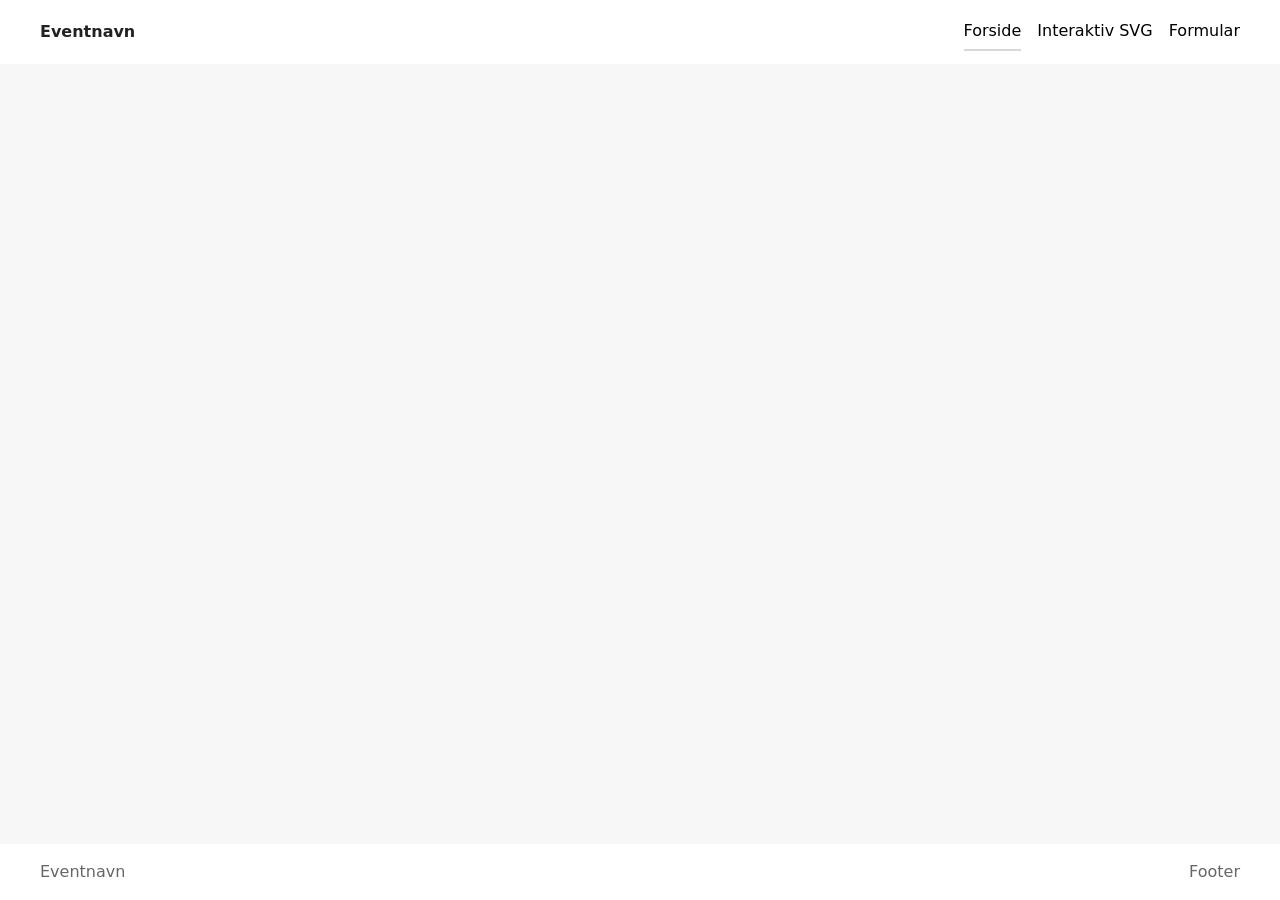
==== index.html @ d266861d "Init" ====
<!DOCTYPE html>
<html lang="da">

<head>
  <meta charset="UTF-8">
  <meta name="viewport" content="width=device-width, initial-scale=1.0">
  <title>Eventnavn</title>
  <link rel="stylesheet" href="./starter.css">
  <link rel="stylesheet" href="./style.css">
</head>

<body>
  <header class="site-header">
    <div class="header-content">
      <a class="site-logo" href="./">Eventnavn</a>
      <nav class="site-nav">
        <button>Menu</button>
        <ul class="menu" id="menu" popover>
          <li><a href="./" aria-current="page">Forside</a></li>
          <li><a href="./svg.html">Interaktiv SVG</a></li>
          <li><a href="./form.html">Formular</a></li>
        </ul>
      </nav>
    </div>
  </header>

  <main></main>

  <footer class="site-footer">
    <div class="footer-content">
      <p>Eventnavn</p>
      <p>Footer</p>
    </div>
  </footer>
  <script src="./script.js"></script>
</body>

</html>
---- starter.css ----
*,
::before,
::after {
  box-sizing: border-box;
  margin: 0;
  padding: 0;
}

html {
  interpolate-size: allow-keywords;
  font-family: system-ui, sans-serif;
  line-height: 1.5;
  -webkit-font-smoothing: antialiased;
}

h1,
h2 {
  line-height: 1.25;
}

p,
li {
  text-wrap: pretty;
}

img,
svg {
  display: block;
  width: 100%;
  height: auto;
}

label {
  display: block;
}

input,
button,
textarea,
select {
  font: inherit;
  color: inherit;
  background-color: transparent;
  font-size: max(1em, 16px);
  padding: 0;
  margin: 0;
}

input:where([type="checkbox"], [type="radio"]) {
  width: 1em;
  height: 1em;
}

textarea {
  resize: none;
  min-height: 4lh;
}

legend {
  padding: 0;
}

select,
::picker(select) {
  appearance: base-select;
}

[popover] {
  margin: revert;
}

dialog {
  overscroll-behavior: none;

  &::backdrop {
    overflow: hidden;
    overscroll-behavior: contain;
  }
}

.visually-hidden {
  position: absolute;
  width: 1px;
  height: 1px;
  overflow: hidden;
  white-space: nowrap;
  clip-path: inset(100%);
}
---- style.css ----
/* Variabler */
html {
  --color-page: #f7f7f7;
  --color-surface: #fff;
  --color-text: #222;
  --color-muted: #666;
  --color-border: #d8d8d8;
  --space-05: 0.5rem;
  --space-1: 1rem;
  --space-2: 2rem;
  --space-3: 3rem;

  background: var(--color-page);
  color: var(--color-text);
}

/* Globalt layout */
body {
  margin: 0;
  min-height: 100svh;
  display: grid;
  grid-template-rows: auto 1fr auto;
  grid-template-columns: minmax(1rlh, 1fr) minmax(0, 75rem) minmax(1rlh, 1fr);
}

h1,
h2,
h3,
p {
  margin: 0;
}

main {
  display: grid;
  grid-template-columns: inherit;
  grid-column: 1 / -1;
  align-content: start;
}

main > * {
  grid-column: 2;
  padding-block: var(--space-3);
}

.svg-page {
  display: grid;
  gap: var(--space-2);
}

.svg-intro {
  display: grid;
  gap: var(--space-1);
  max-width: 60ch;
}

.svg-intro p {
  color: var(--color-muted);
}

.svg-layout {
  display: grid;
  gap: var(--space-2);
  align-items: start;
  @media (width > 800px) {
    grid-template-columns: 1fr min(40%, 36ch);
  }
}

.form-page {
  display: grid;
  gap: var(--space-2);
  @media (width > 600px) {
    grid-template-columns: min(40%, 50ch) 1fr;
  }
}

.form-intro {
  display: grid;
  gap: var(--space-1);
  align-content: start;
  max-width: 60ch;
}

.form-intro p {
  color: var(--color-muted);
}

.opsamling-page {
  display: grid;
  gap: var(--space-2);
  align-items: start;

  @media (width > 800px) {
    grid-template-columns: minmax(0, 44ch) minmax(20rem, 1fr);
  }
}

.opsamling-intro {
  display: grid;
  gap: var(--space-1);
  max-width: 60ch;
}

.opsamling-intro p {
  color: var(--color-muted);
}

.error-page {
  display: grid;
  gap: var(--space-1);
  max-width: 60ch;
}

.error-page p {
  color: var(--color-muted);
}

/* Header og footer */
.site-header,
.site-footer {
  grid-column: 1 / -1;

  display: grid;
  grid-template-columns: inherit;
  background: var(--color-surface);
}

.header-content,
.footer-content {
  grid-column: 2;
}

.header-content {
  min-height: 4rem;
  display: flex;
  justify-content: space-between;
  align-items: center;
  gap: var(--space-1);
}

.site-logo {
  color: inherit;
  font-weight: 700;
  text-decoration: none;
}

.footer-content {
  padding-block: var(--space-1);
  display: flex;
  flex-wrap: wrap;
  justify-content: space-between;
  gap: var(--space-1);
  color: var(--color-muted);
}

/* Navigation */
[popover] {
  margin: 0;
  padding: 0;
  border: none;
  background: transparent;
}

.site-nav button {
  padding: 0.4rem 0.7rem;
  border: 1px solid var(--color-border);
  background: var(--color-surface);
  @media (width > 600px) {
    display: none;
  }
}

.menu {
  margin: 0;
  padding: var(--space-1);
  list-style: none;
  background: var(--color-surface);
  border: 1px solid var(--color-border);
  @media (width > 600px) {
    display: flex;
    gap: var(--space-1);
    padding: 0;
    border: none;
    background: none;
    position: static;
  }
}

.menu a {
  display: block;
  padding: 0.4rem 0;
  color: inherit;
  text-decoration: none;
  border-bottom: 2px solid #0000;
}

.menu a[aria-current="page"] {
  border-bottom-color: var(--color-border);
}

/* Flader */
.panel,
.svg-placeholder,
.form-placeholder,
.opsamling-placeholder {
  background: var(--color-surface);
  border: 1px solid var(--color-border);
}

.panel {
  padding: var(--space-1);
  display: grid;
  gap: var(--space-1);
}

.svg-placeholder,
.opsamling-placeholder {
  min-height: -webkit-fill-available;
  min-height: stretch;
}

.form-placeholder {
  min-height: -webkit-fill-available;
  min-height: stretch;
  padding: var(--space-1);
}

/* Details */
.accordion {
  display: grid;
  gap: var(--space-05);
}

.accordion-item {
  border: 1px solid var(--color-border);
  background: var(--color-surface);
}

.accordion-item p {
  padding: 0 var(--space-1) var(--space-1);
  color: var(--color-muted);
}

/* Knap/link */
.button {
  justify-self: start;
  display: inline-block;
  padding: 0.5rem 0.8rem;
  border: 1px solid var(--color-border);
  background: var(--color-surface);
  color: inherit;
  text-decoration: none;
}
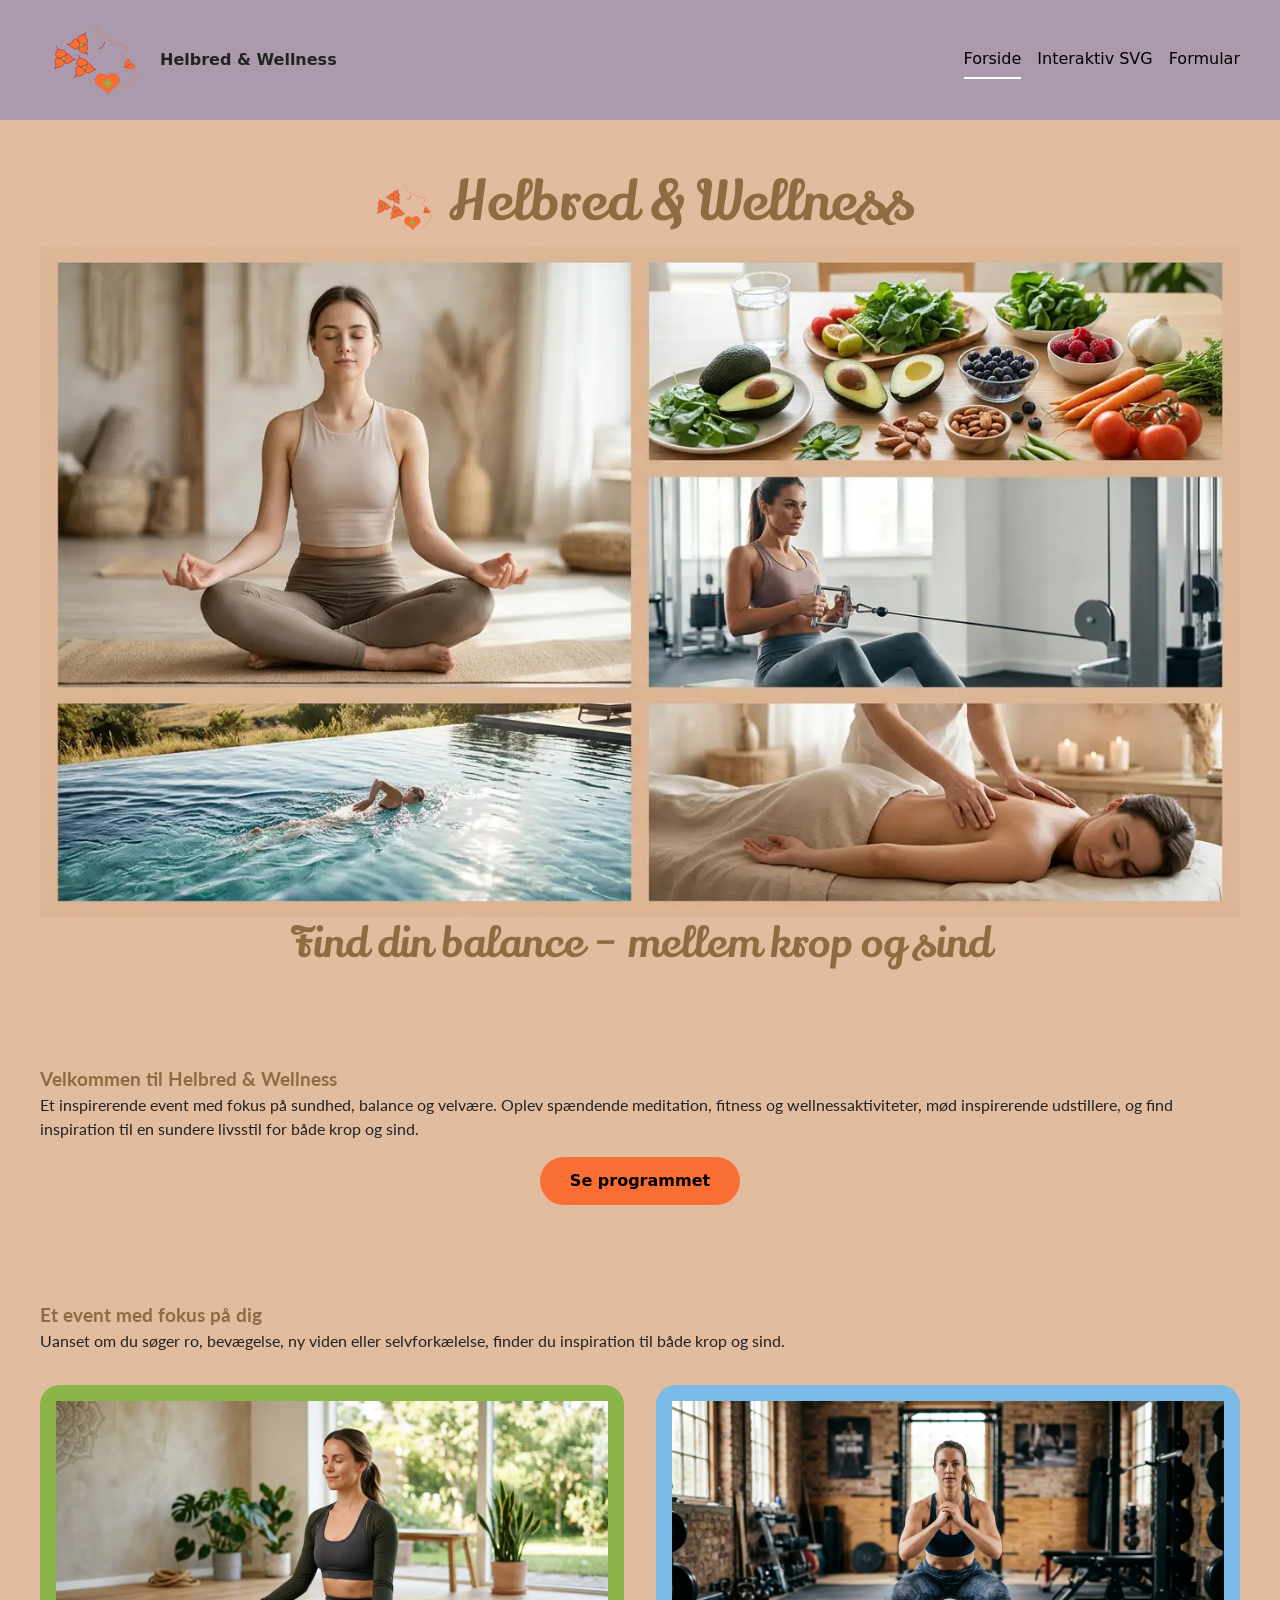
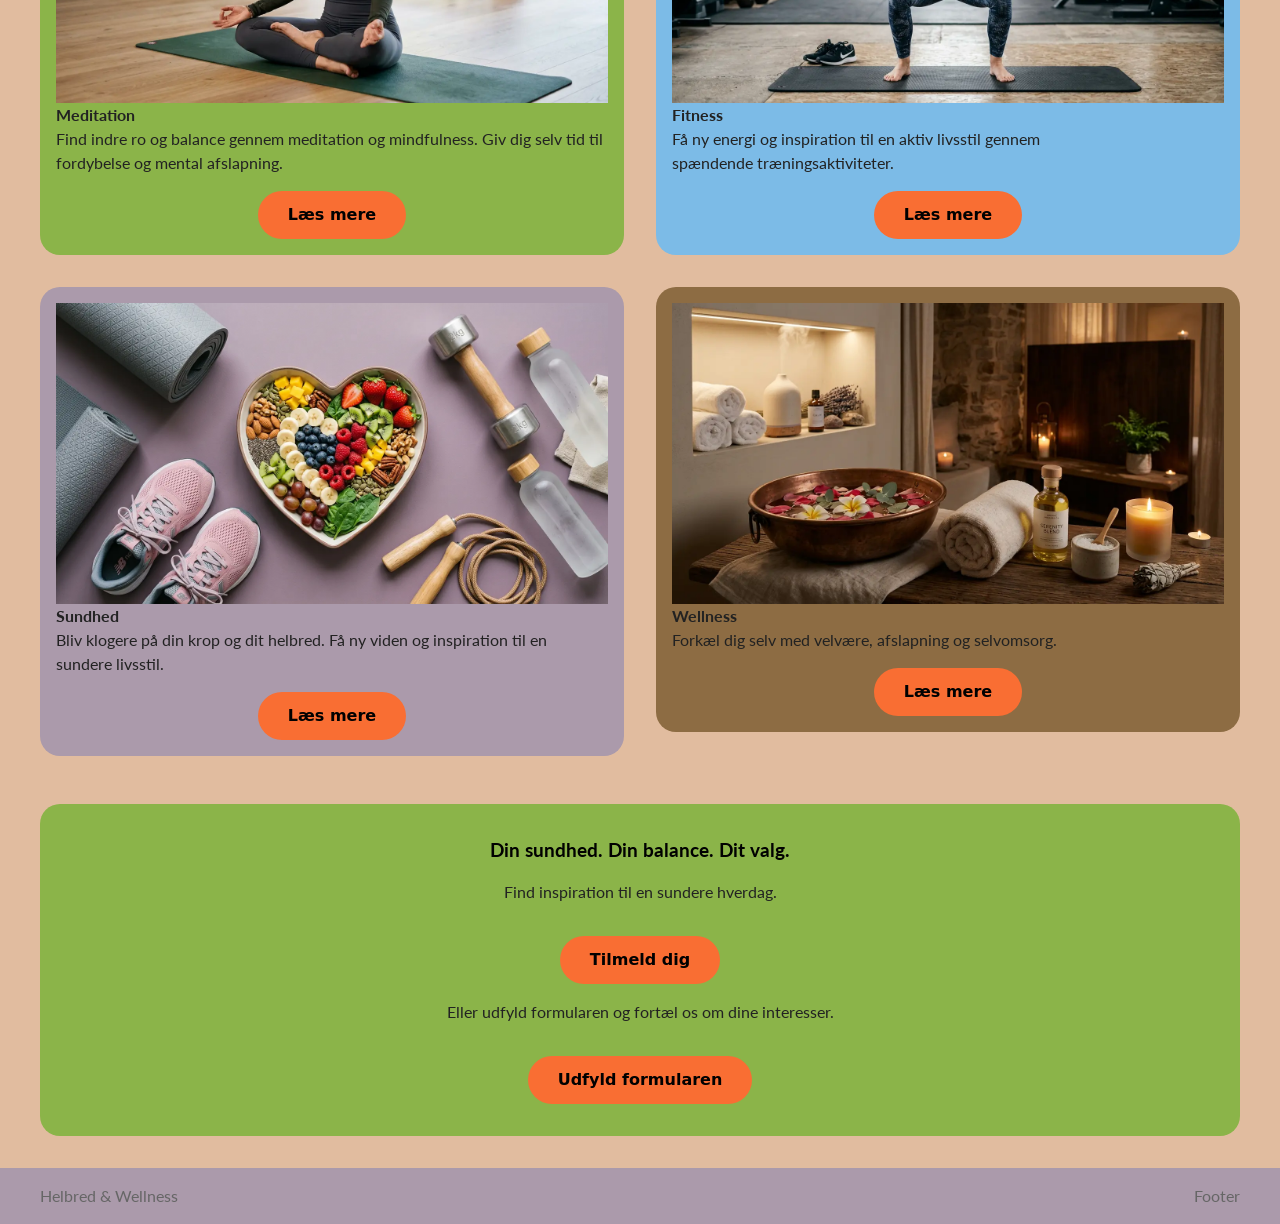
==== commit 87d5d23a: "Forside færdig" ====
--- a/index.html
+++ b/index.html
@@ -5,14 +5,31 @@
   <meta charset="UTF-8">
   <meta name="viewport" content="width=device-width, initial-scale=1.0">
   <title>Eventnavn</title>
+  <link rel="icon" type="image/png" href="favicon(1)/favicon-96x96.png" sizes="96x96" />
+  <link rel="icon" type="image/svg+xml" href="favicon(1)/favicon.svg" />
+  <link rel="shortcut icon" href="favicon(1)/favicon.ico" />
+  <link rel="apple-touch-icon" sizes="180x180" href="favicon(1)/apple-touch-icon.png" />
+  <link rel="manifest" href="/site.webmanifest" />
   <link rel="stylesheet" href="./starter.css">
   <link rel="stylesheet" href="./style.css">
+  <link rel="preconnect" href="https://fonts.googleapis.com">
+  <link rel="preconnect" href="https://fonts.gstatic.com" crossorigin>
+  <link href="https://fonts.googleapis.com/css2?family=Lily+Script+One&display=swap" rel="stylesheet">
+  <link rel="preconnect" href="https://fonts.googleapis.com">
+  <link rel="preconnect" href="https://fonts.gstatic.com" crossorigin>
+  <link href="https://fonts.googleapis.com/css2?family=Lato&display=swap" rel="stylesheet">
 </head>
 
 <body>
   <header class="site-header">
     <div class="header-content">
-      <a class="site-logo" href="./">Eventnavn</a>
+      <div class="logo-wrap">
+
+        <a class="site-logo" href="index.html">
+          <img src="/billeder/Logo-til-UI-projekt-3.svg" alt="Logo">
+        </a>
+        <a class="site-logo" href="./">Helbred & Wellness</a>
+      </div>
       <nav class="site-nav">
         <button>Menu</button>
         <ul class="menu" id="menu" popover>
@@ -24,11 +41,101 @@
     </div>
   </header>
 
-  <main></main>
+  <main>
+    <section id="hero">
+      <div id="hv-logo">
+        <img id="hv1-logo" src="billeder/Logo-til-UI-projekt-3.svg" alt="">
+        <h1>Helbred & Wellness</h1>
+      </div>
+      <img src="./billeder/Lav-en-elegant-og-professionel.webp" alt="Lav en elegant og professionel">
+      <h2>Find din balance – mellem krop og sind</h2>
+    </section>
 
+    <section id="intro">
+      <h3>Velkommen til Helbred & Wellness</h3>
+      <p>Et inspirerende event med fokus på sundhed, balance og velvære. Oplev spændende meditation, fitness og
+        wellnessaktiviteter, mød inspirerende udstillere, og find inspiration til en sundere livsstil for både krop og
+        sind.</p>
+      <a href="form.html" class="btn">Se programmet</a>
+    </section>
+    <section class="intro-aktiviteter">
+      <h3>Et event med fokus på dig</h3>
+      <p>Uanset om du søger ro, bevægelse, ny viden eller selvforkælelse, finder du inspiration til både krop og sind.
+      </p>
+    </section>
+    <section id="aktiviteter">
+      <section id="meditation">
+        <article class="kort meditation">
+          <img class="reveal" src="./billeder/En-kvinde-som-sidder-og-meditere.webp"
+            alt="En kvinde som sidder og meditere" />
+          <h4>Meditation</h4>
+          <p>Find indre ro og balance gennem meditation og mindfulness. Giv dig selv tid til fordybelse og mental
+            afslapning.</p>
+          <details>
+            <summary class="btn">Læs mere</summary>
+            <div class="popups-tekst">
+              <p>Oplev forskellige meditationsprogrammer og mindfulnessaktiviteter, der hjælper dig med at finde ro i en
+                travl hverdag. Få inspiration til at skabe balance mellem krop og sind.</p>
+            </div>
+          </details>
+        </article>
+      </section>
+      <section id="fitness">
+        <article class="kort fitness">
+          <img class="reveal" src="./billeder/En-kvinde-laver-squat-øvelse.webp" alt="En kvinde laver squat øvelse" />
+          <h4>Fitness</h4>
+          <p>Få ny energi og inspiration til en aktiv livsstil gennem spændende træningsaktiviteter.</p>
+          <details>
+            <summary class="btn">Læs mere</summary>
+            <div class="popups-tekst">
+              <p>Udforsk forskellige fitnessprogrammer og træningsmuligheder. Uanset om du er nybegynder eller erfaren,
+                kan du finde inspiration til bevægelse, styrke og en sundere hverdag.</p>
+            </div>
+          </details>
+        </article>
+      </section>
+      <section id="sundhed">
+        <article class="kort sundhed">
+          <img class="reveal" src="./billeder/Hjerteform-skål.webp" alt="Hjerteform skål">
+          <h4>Sundhed</h4>
+          <p>Bliv klogere på din krop og dit helbred. Få ny viden og inspiration til en sundere livsstil.</p>
+          <details>
+            <summary class="btn">Læs mere</summary>
+            <div class="popups-tekst">
+              <p>Få mere viden om fysisk og mental sundhed gennem inspirerende oplæg og aktiviteter. Lær mere om,
+                hvordan små ændringer i hverdagen kan bidrage til et bedre helbred.</p>
+            </div>
+          </details>
+        </article>
+      </section>
+      <section id="wellness">
+        <article class="kort wellness">
+          <img class="reveal" src="./billeder/Wellness.webp" alt="Wellness">
+          <h4>Wellness</h4>
+          <p>Forkæl dig selv med velvære, afslapning og selvomsorg.</p>
+          <details>
+            <summary class="btn">Læs mere</summary>
+            <div class="popups-tekst">
+              <p>Oplev forskellige wellnessmuligheder, spa-inspiration og produkter fra små og mellemstore virksomheder.
+                Find inspiration til mere afslapning og selvforkælelse i hverdagen.</p>
+            </div>
+          </details>
+        </article>
+      </section>
+    </section>
+    <section class="dit-valg">
+      <div id="dit-valg-1">
+        <h3>Din sundhed. Din balance. Dit valg.</h3>
+      </div>
+      <p>Find inspiration til en sundere hverdag.</p>
+      <a href="svg.html" class="btn"> Tilmeld dig </a>
+      <p>Eller udfyld formularen og fortæl os om dine interesser.</p>
+      <a href="form.html" class="btn">Udfyld formularen</a>
+    </section>
+  </main>
   <footer class="site-footer">
     <div class="footer-content">
-      <p>Eventnavn</p>
+      <p>Helbred & Wellness</p>
       <p>Footer</p>
     </div>
   </footer>
--- a/style.css
+++ b/style.css
@@ -1,10 +1,10 @@
 /* Variabler */
 html {
-  --color-page: #f7f7f7;
-  --color-surface: #fff;
+  --color-page: #e1bc9f;
+  --color-surface: #ab9aab;
   --color-text: #222;
   --color-muted: #666;
-  --color-border: #d8d8d8;
+  --color-border: #fff;
   --space-05: 0.5rem;
   --space-1: 1rem;
   --space-2: 2rem;
@@ -251,3 +251,130 @@
   color: inherit;
   text-decoration: none;
 }
+
+/* Forside */
+h1,
+h2,
+h3 {
+  font-family: "Lily Script One", system-ui;
+  font-weight: 400;
+  font-style: normal;
+  color: #8d6c43;
+}
+h1 {
+  font-size: 55px;
+}
+h2 {
+  font-size: 42px;
+}
+h3,
+h4 {
+  font-family: "Lato", sans-serif;
+  font-weight: 700;
+  font-style: normal;
+}
+p {
+  font-family: "Lato", sans-serif;
+  font-weight: 400;
+  font-style: normal;
+}
+#dit-valg-1 h3 {
+  color: #010101;
+}
+#hv-logo {
+  display: flex;
+}
+#hv1-logo {
+  width: 79px;
+}
+.logo-wrap {
+  display: flex;
+  align-items: center;
+}
+.logo-wrap img {
+  width: 120px;
+  height: auto;
+}
+#hero {
+  display: flex;
+  flex-direction: column;
+  align-items: center;
+}
+.btn {
+  background-color: #f96e33;
+  color: #010101;
+  padding: 12px 30px;
+  border-radius: 50px;
+  text-decoration: none;
+  display: inline-block;
+  font-weight: bold;
+}
+.btn {
+  background-color: #f96e33;
+  color: #010101;
+  padding: 12px 30px;
+  border-radius: 50px;
+  text-decoration: none;
+  display: block;
+  width: fit-content;
+  margin-top: 1rem;
+  margin-left: auto;
+  margin-right: auto;
+  font-weight: bold;
+  cursor: pointer;
+}
+#aktiviteter {
+  display: grid;
+  grid-template-columns: 1fr 1fr;
+  gap: 2rem;
+  margin-top: -4rem;
+}
+.kort {
+  padding: 1rem;
+  border-radius: 20px;
+}
+
+.kort img {
+  width: 100%;
+}
+.meditation {
+  background-color: #8bb449;
+}
+
+.fitness {
+  background-color: #7cbbe7;
+}
+
+.sundhed {
+  background-color: #ab9aab;
+}
+
+.wellness {
+  background-color: #8d6c43;
+}
+.dit-valg {
+  background-color: #8bb449;
+  border-radius: 20px;
+  padding: 2rem;
+  text-align: center;
+  display: grid;
+  gap: 1rem;
+  margin-bottom: 2rem;
+}
+@keyframes clip-reveal {
+  from {
+    opacity: 0;
+    clip-path: inset(0 100% 0 0);
+  }
+
+  to {
+    opacity: 1;
+    clip-path: inset(0 0 0 0);
+  }
+}
+
+.reveal {
+  animation: clip-reveal ease-out both;
+  animation-timeline: view();
+  animation-range: 20% 50%;
+}
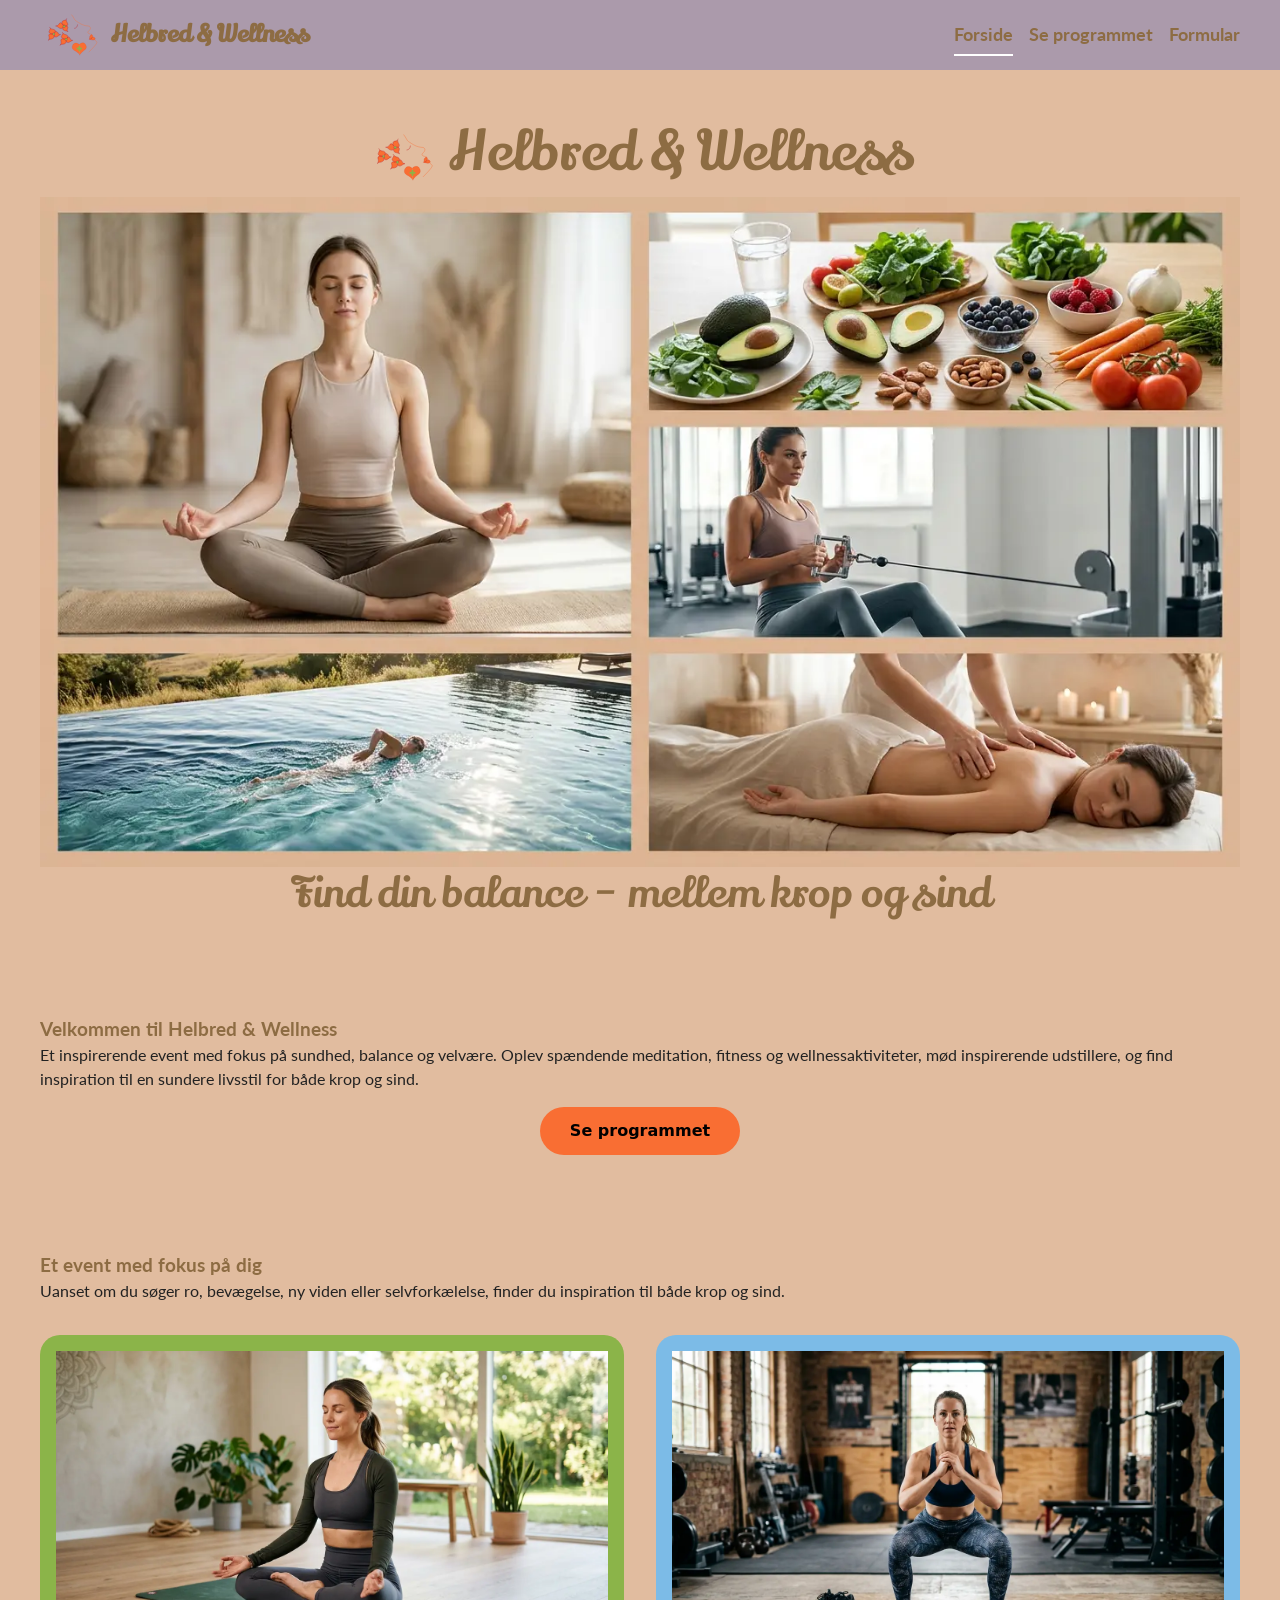
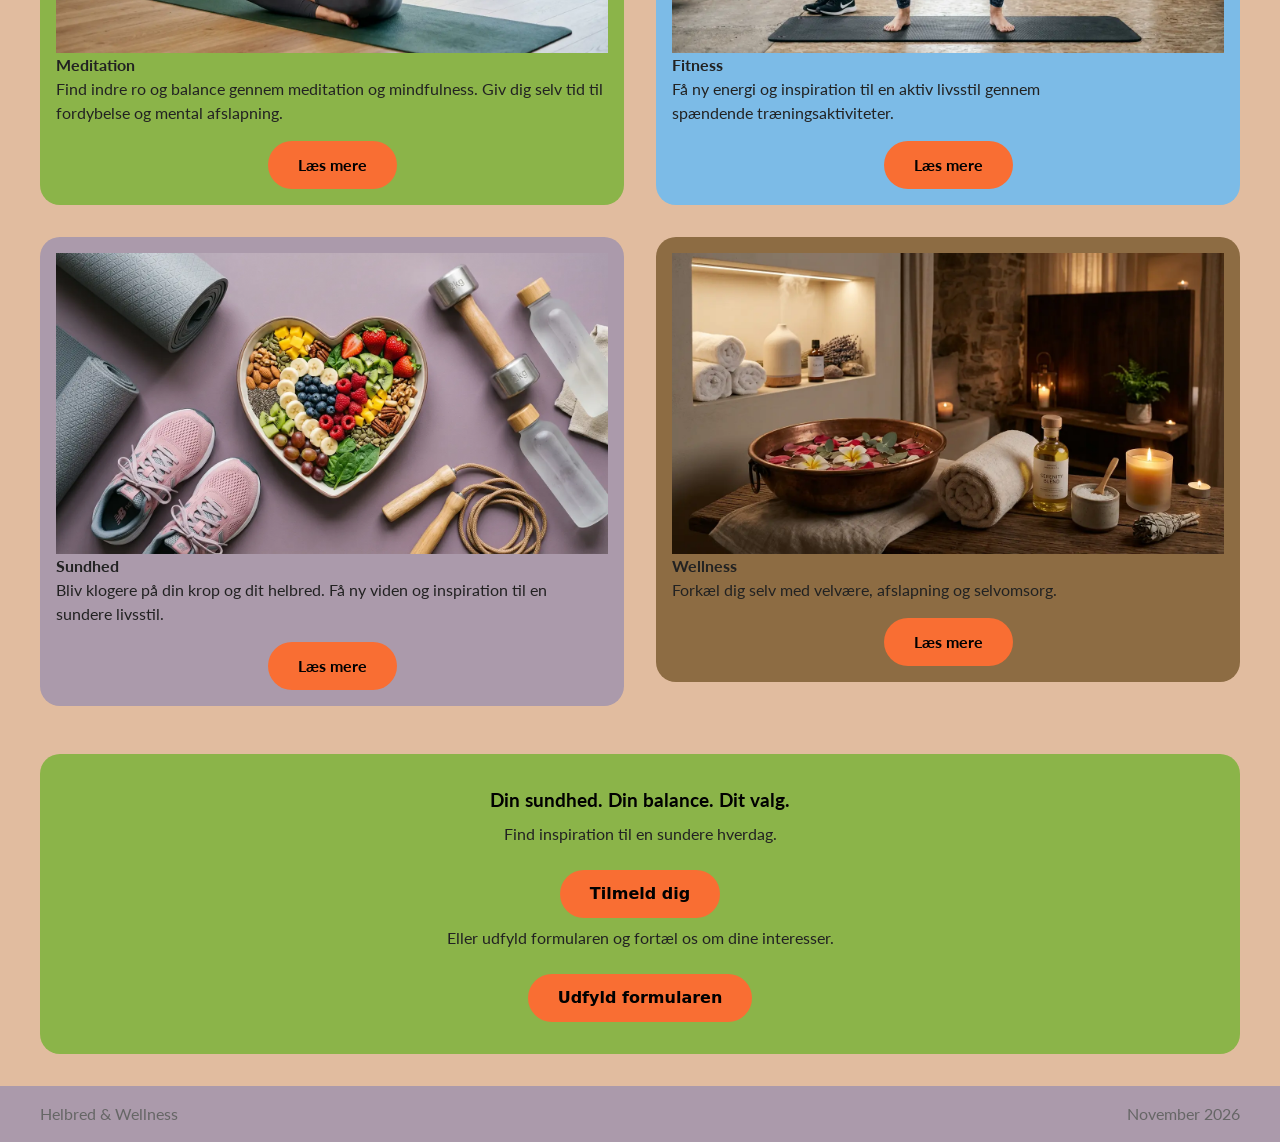
==== commit 85f66307: "Færdiggjort opsamlingsside og responsivt design" ====
--- a/index.html
+++ b/index.html
@@ -4,7 +4,7 @@
 <head>
   <meta charset="UTF-8">
   <meta name="viewport" content="width=device-width, initial-scale=1.0">
-  <title>Eventnavn</title>
+  <title>Helbred & Wellness</title>
   <link rel="icon" type="image/png" href="favicon(1)/favicon-96x96.png" sizes="96x96" />
   <link rel="icon" type="image/svg+xml" href="favicon(1)/favicon.svg" />
   <link rel="shortcut icon" href="favicon(1)/favicon.ico" />
@@ -26,15 +26,17 @@
       <div class="logo-wrap">
 
         <a class="site-logo" href="index.html">
-          <img src="/billeder/Logo-til-UI-projekt-3.svg" alt="Logo">
+          <img src="./billeder/Logo-til-UI-projekt-3.svg" alt="Logo">
         </a>
         <a class="site-logo" href="./">Helbred & Wellness</a>
       </div>
       <nav class="site-nav">
-        <button>Menu</button>
+        <button popovertarget="menu">
+          Menu
+        </button>
         <ul class="menu" id="menu" popover>
           <li><a href="./" aria-current="page">Forside</a></li>
-          <li><a href="./svg.html">Interaktiv SVG</a></li>
+          <li><a href="./svg.html">Se programmet</a></li>
           <li><a href="./form.html">Formular</a></li>
         </ul>
       </nav>
@@ -56,7 +58,7 @@
       <p>Et inspirerende event med fokus på sundhed, balance og velvære. Oplev spændende meditation, fitness og
         wellnessaktiviteter, mød inspirerende udstillere, og find inspiration til en sundere livsstil for både krop og
         sind.</p>
-      <a href="form.html" class="btn">Se programmet</a>
+      <a href="svg.html" class="btn">Se programmet</a>
     </section>
     <section class="intro-aktiviteter">
       <h3>Et event med fokus på dig</h3>
@@ -128,7 +130,7 @@
         <h3>Din sundhed. Din balance. Dit valg.</h3>
       </div>
       <p>Find inspiration til en sundere hverdag.</p>
-      <a href="svg.html" class="btn"> Tilmeld dig </a>
+      <a href="form.html" class="btn"> Tilmeld dig </a>
       <p>Eller udfyld formularen og fortæl os om dine interesser.</p>
       <a href="form.html" class="btn">Udfyld formularen</a>
     </section>
@@ -136,7 +138,7 @@
   <footer class="site-footer">
     <div class="footer-content">
       <p>Helbred & Wellness</p>
-      <p>Footer</p>
+      <p>November 2026</p>
     </div>
   </footer>
   <script src="./script.js"></script>
--- a/style.css
+++ b/style.css
@@ -251,6 +251,29 @@
   color: inherit;
   text-decoration: none;
 }
+/*menulinje*/
+.menu {
+  right: 1rem;
+  left: auto;
+}
+.site-nav button {
+  font-family: "Lato", sans-serif;
+  font-size: 18px;
+  font-weight: 700;
+  color: #8d6c43;
+}
+.site-nav a {
+  font-family: "Lato", sans-serif;
+  font-size: 18px;
+  font-weight: 700;
+  color: #8d6c43;
+}
+.site-logo {
+  font-family: "Lily Script One", system-ui;
+  font-size: 24px;
+  color: #8d6c43;
+  text-decoration: none;
+}
 
 /* Forside */
 h1,
@@ -292,7 +315,7 @@
   align-items: center;
 }
 .logo-wrap img {
-  width: 120px;
+  width: 70px;
   height: auto;
 }
 #hero {
@@ -352,13 +375,19 @@
 .wellness {
   background-color: #8d6c43;
 }
+summary.btn {
+  font-size: 1rem;
+  padding: 12px 30px;
+  list-style: none;
+}
+
 .dit-valg {
   background-color: #8bb449;
   border-radius: 20px;
   padding: 2rem;
   text-align: center;
   display: grid;
-  gap: 1rem;
+  gap: 0.5rem;
   margin-bottom: 2rem;
 }
 @keyframes clip-reveal {
@@ -378,3 +407,137 @@
   animation-timeline: view();
   animation-range: 20% 50%;
 }
+/* SVG */
+summary {
+  font-family: "Lato", sans-serif;
+  font-size: 24px;
+  font-weight: 700;
+  cursor: pointer;
+  color: #8d6c43;
+}
+.svg-placeholder {
+  position: relative;
+}
+.svg-placeholder img {
+  width: 100%;
+  display: block;
+}
+.hotspot {
+  position: absolute;
+  cursor: pointer;
+}
+
+/* Fitness */
+.hotspot-fitness {
+  top: 8%;
+  right: 8%;
+  width: 18%;
+  height: 40%;
+}
+
+/* Meditation */
+.hotspot-meditation {
+  top: 28%;
+  left: 46%;
+  width: 15%;
+  height: 45%;
+}
+
+/* Wellness */
+.hotspot-wellness {
+  top: 5%;
+  left: 8%;
+  width: 28%;
+  height: 45%;
+}
+
+/* Ekstra koder til forside*/
+@media (max-width: 768px) {
+  #aktiviteter {
+    grid-template-columns: 1fr;
+  }
+}
+
+/*for alle html*/
+@media (max-width: 768px) {
+  .site-header {
+    padding: 0.5rem;
+  }
+
+  .logo-wrap img {
+    width: 60px;
+  }
+
+  .logo-text {
+    font-size: 20px;
+  }
+
+  .site-nav button {
+    font-size: 16px;
+    padding: 0.5rem 1rem;
+  }
+}
+@media (max-width: 768px) {
+  .btn {
+    padding: 0.75rem 1.25rem;
+    font-size: 16px;
+  }
+}
+@media (max-width: 768px) {
+  h1 {
+    font-size: 42px;
+  }
+  h2 {
+    font-size: 32px;
+  }
+}
+@media (max-width: 768px) {
+  .popup-grid {
+    grid-template-columns: 1fr;
+  }
+}
+/* Formularen*/
+.form-placeholder {
+  padding: 2rem;
+}
+
+.form-placeholder h2 {
+  margin-top: 2rem;
+  margin-bottom: 1rem;
+}
+
+.form-placeholder label {
+  display: block;
+  margin-top: 0.75rem;
+  margin-bottom: 0.5rem;
+}
+
+.form-placeholder input {
+  margin-bottom: 1rem;
+  padding: 0.75rem;
+}
+
+.form-placeholder p {
+  margin-bottom: 1rem;
+}
+/*Opsamling*/
+.opsamling-placeholder {
+  padding: 2rem;
+}
+.opsamling-placeholder ul {
+  margin-left: 1.5rem;
+  margin-bottom: 1rem;
+}
+.opsamling-placeholder p {
+  margin-bottom: 0.5rem;
+}
+.opsamling-logo {
+  width: 320px;
+  float: right;
+  margin-right: 3rem;
+}
+@media (max-width: 768px) {
+  .opsamling-logo {
+    width: 300px;
+  }
+}
